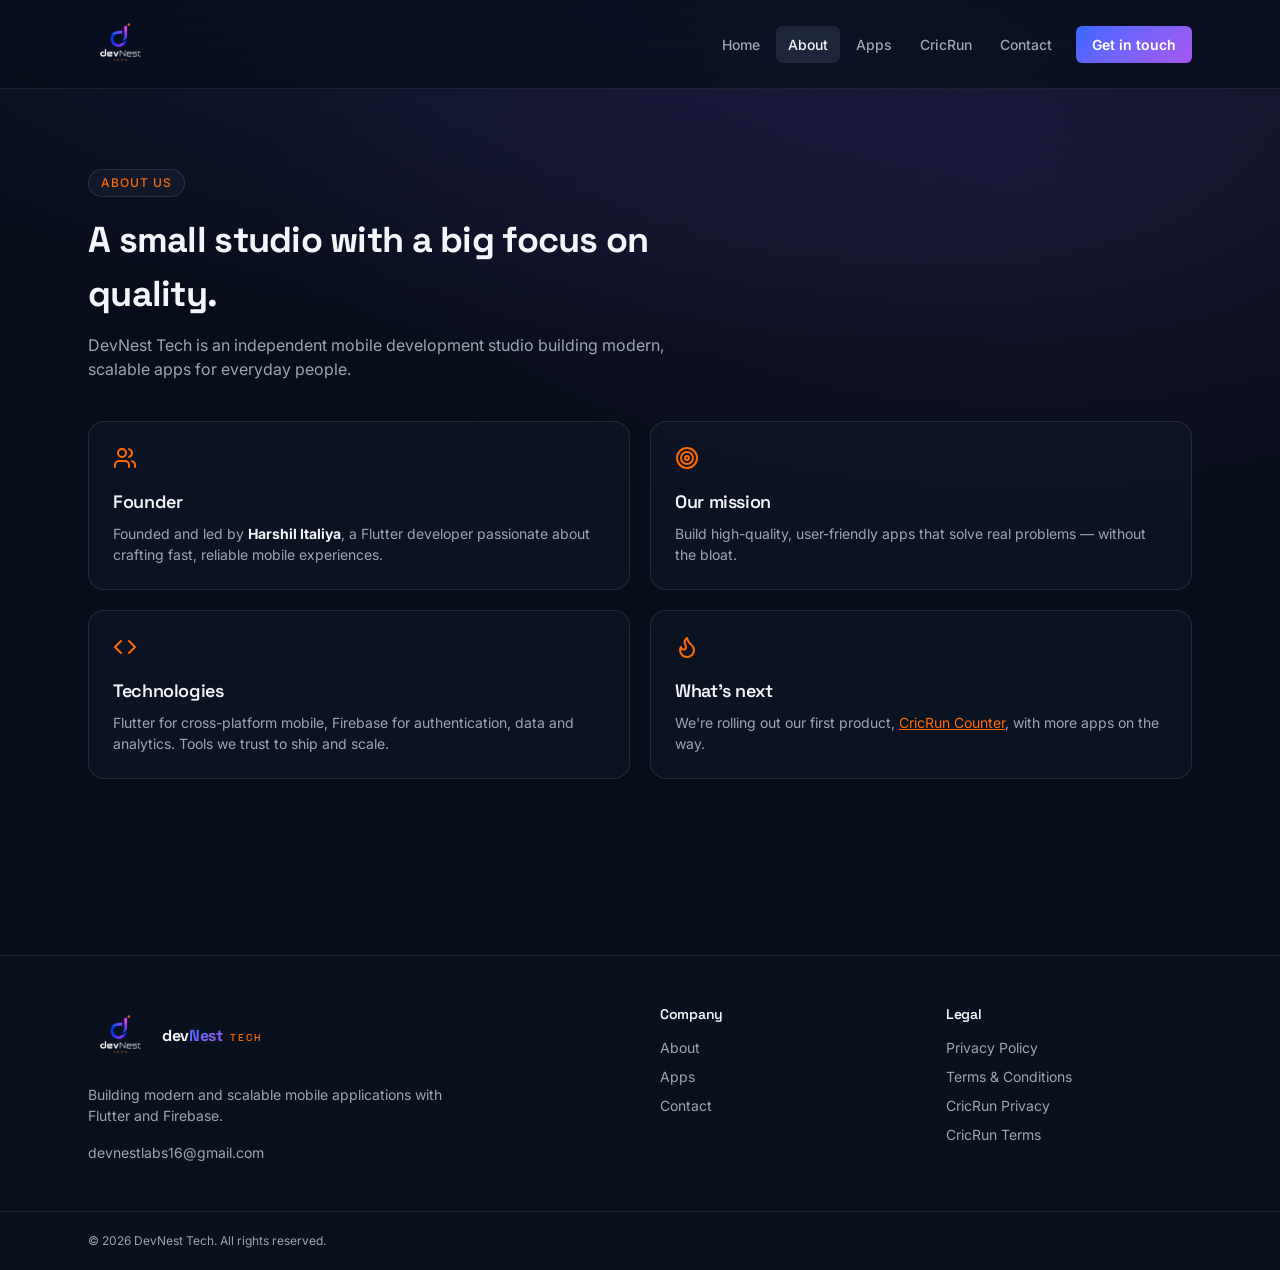
==== about.html @ 981b0563 "first commit" ====
<!doctype html>
<html lang="en">

<head>
  <meta charset="utf-8" />
  <meta name="viewport" content="width=device-width, initial-scale=1" />
  <title>About — DevNest Tech</title>
  <meta name="description"
    content="DevNest Tech is an independent mobile studio founded by Harshil Italiya, focused on Flutter and Firebase apps." />
  <meta name="author" content="DevNest Tech" />
  <meta property="og:site_name" content="DevNest Tech" />
  <meta property="og:type" content="website" />
  <meta property="og:title" content="About — DevNest Tech" />
  <meta property="og:description" content="An independent mobile studio founded by Harshil Italiya." />
  <meta property="og:url" content="/about" />
  <meta name="twitter:card" content="summary" />
  <link rel="canonical" href="/about" />
  <link rel="stylesheet" href="css/style.css" />
</head>

<body>

  <div class="page-shell">
    <!-- ===== Header ===== -->
    <header class="site-header">
      <div class="site-header__inner">
        <a href="index.html" class="brand">
          <img src="images/devnest_logo.png" alt="DevNest Tech" />

        </a>
        <nav class="nav-desktop">
          <a href="index.html" data-href="/" class="nav-link">Home</a>
          <a href="about.html" data-href="/about" class="nav-link is-active">About</a>
          <a href="apps.html" data-href="/apps" class="nav-link">Apps</a>
          <a href="cricrun-counter.html" data-href="/cricrun-counter" class="nav-link">CricRun</a>
          <a href="contact.html" data-href="/contact" class="nav-link">Contact</a>
          <a href="contact.html" class="nav-cta">Get in touch</a>
        </nav>
        <button class="nav-toggle" aria-label="Toggle menu">
          <svg class="icon-lg icon-menu" viewBox="0 0 24 24" fill="none" stroke="currentColor" stroke-width="2"
            stroke-linecap="round" stroke-linejoin="round">
            <line x1="4" y1="12" x2="20" y2="12" />
            <line x1="4" y1="6" x2="20" y2="6" />
            <line x1="4" y1="18" x2="20" y2="18" />
          </svg>
          <svg class="icon-lg icon-close" style="display:none" viewBox="0 0 24 24" fill="none" stroke="currentColor"
            stroke-width="2" stroke-linecap="round" stroke-linejoin="round">
            <line x1="18" y1="6" x2="6" y2="18" />
            <line x1="6" y1="6" x2="18" y2="18" />
          </svg>
        </button>
      </div>
      <div class="nav-mobile">
        <nav class="nav-mobile__inner">
          <a href="index.html" data-href="/" class="nav-link">Home</a>
          <a href="about.html" data-href="/about" class="nav-link is-active">About</a>
          <a href="apps.html" data-href="/apps" class="nav-link">Apps</a>
          <a href="cricrun-counter.html" data-href="/cricrun-counter" class="nav-link">CricRun</a>
          <a href="contact.html" data-href="/contact" class="nav-link">Contact</a>
        </nav>
      </div>
    </header>

    <main>
      <section class="section">
        <div class="section__head">
          <span class="eyebrow">About us</span>
          <h2 class="section__title">A small studio with a big focus on quality.</h2>
          <p class="section__desc">DevNest Tech is an independent mobile development studio building modern, scalable
            apps for everyday people.</p>
        </div>
        <div class="grid-cards cols-2">
          <div class="card about-card">
            <svg class="icon-lg" viewBox="0 0 24 24" fill="none" stroke="currentColor" stroke-width="2"
              stroke-linecap="round" stroke-linejoin="round">
              <path d="M16 21v-2a4 4 0 0 0-4-4H6a4 4 0 0 0-4 4v2" />
              <circle cx="9" cy="7" r="4" />
              <path d="M22 21v-2a4 4 0 0 0-3-3.87" />
              <path d="M16 3.13a4 4 0 0 1 0 7.75" />
            </svg>
            <h3>Founder</h3>
            <p>Founded and led by <strong style="color:var(--foreground)">Harshil Italiya</strong>, a Flutter developer
              passionate about crafting fast, reliable mobile experiences.</p>
          </div>
          <div class="card about-card">
            <svg class="icon-lg" viewBox="0 0 24 24" fill="none" stroke="currentColor" stroke-width="2"
              stroke-linecap="round" stroke-linejoin="round">
              <circle cx="12" cy="12" r="10" />
              <circle cx="12" cy="12" r="6" />
              <circle cx="12" cy="12" r="2" />
            </svg>
            <h3>Our mission</h3>
            <p>Build high-quality, user-friendly apps that solve real problems — without the bloat.</p>
          </div>
          <div class="card about-card">
            <svg class="icon-lg" viewBox="0 0 24 24" fill="none" stroke="currentColor" stroke-width="2"
              stroke-linecap="round" stroke-linejoin="round">
              <polyline points="16 18 22 12 16 6" />
              <polyline points="8 6 2 12 8 18" />
            </svg>
            <h3>Technologies</h3>
            <p>Flutter for cross-platform mobile, Firebase for authentication, data and analytics. Tools we trust to
              ship and scale.</p>
          </div>
          <div class="card about-card">
            <svg class="icon-lg" viewBox="0 0 24 24" fill="none" stroke="currentColor" stroke-width="2"
              stroke-linecap="round" stroke-linejoin="round">
              <path
                d="M8.5 14.5A2.5 2.5 0 0 0 11 12c0-1.38-.5-2-1-3-1.072-2.143-.224-4.054 2-6 .5 2.5 2 4.9 4 6.5 2 1.6 3 3.5 3 5.5a7 7 0 1 1-14 0c0-1.153.433-2.294 1-3a2.5 2.5 0 0 0 2.5 2.5z" />
            </svg>
            <h3>What's next</h3>
            <p>We're rolling out our first product, <a href="cricrun-counter.html" class="link-brand">CricRun
                Counter</a>, with more apps on the way.</p>
          </div>
        </div>
      </section>
    </main>

    <!-- ===== Footer ===== -->
    <footer class="site-footer">
      <div class="site-footer__grid">
        <div class="footer-brand">
          <a href="index.html" class="brand">
            <img src="images/devnest_logo.png" alt="DevNest Tech" />
            <div class="brand__text">
              <span class="brand__name">dev<span class="text-gradient-brand">Nest</span> <span class="brand__tag"
                  style="margin-left:.25rem">Tech</span></span>
            </div>
          </a>
          <p>Building modern and scalable mobile applications with Flutter and Firebase.</p>
          <p><a href="mailto:devnestlabs16@gmail.com">devnestlabs16@gmail.com</a></p>
        </div>
        <div class="footer-col">
          <h4>Company</h4>
          <ul>
            <li><a href="about.html">About</a></li>
            <li><a href="apps.html">Apps</a></li>
            <li><a href="contact.html">Contact</a></li>
          </ul>
        </div>
        <div class="footer-col">
          <h4>Legal</h4>
          <ul>
            <li><a href="privacy.html">Privacy Policy</a></li>
            <li><a href="terms.html">Terms &amp; Conditions</a></li>
            <li><a href="cricrun-counter-privacy.html">CricRun Privacy</a></li>
            <li><a href="cricrun-counter-terms.html">CricRun Terms</a></li>
          </ul>
        </div>
      </div>
      <div class="site-footer__bottom">
        <div class="site-footer__bottom-inner">
          <span id="footer-year">© 2026 DevNest Tech. All rights reserved.</span>
        </div>
      </div>
    </footer>
  </div>

  <script src="js/main.js"></script>
  <script>
    document.getElementById("footer-year").textContent = "© " + new Date().getFullYear() + " DevNest Tech. All rights reserved.";
  </script>
</body>

</html>
---- css/style.css ----
/* ==========================================================================
   DevNest Tech — Static site styles
   Converted from a Tailwind v4 + shadcn/ui React project.
   All design tokens (colors, gradients, shadows, radius) preserved exactly.
   ========================================================================== */

@import url("https://fonts.googleapis.com/css2?family=Inter:wght@400;500;600;700&family=Space+Grotesk:wght@500;600;700&display=swap");

:root {
  --radius: 0.75rem;
  --radius-sm: calc(var(--radius) - 4px);
  --radius-md: calc(var(--radius) - 2px);
  --radius-lg: var(--radius);
  --radius-xl: calc(var(--radius) + 4px);

  /* Dark theme only — premium look */
  --background: oklch(0.16 0.03 265);
  --foreground: oklch(0.97 0.005 250);
  --card: oklch(0.21 0.035 265);
  --card-foreground: oklch(0.97 0.005 250);
  --popover: oklch(0.21 0.035 265);
  --popover-foreground: oklch(0.97 0.005 250);
  --primary: oklch(0.62 0.22 280);
  --primary-foreground: oklch(0.99 0 0);
  --secondary: oklch(0.27 0.04 265);
  --secondary-foreground: oklch(0.97 0.005 250);
  --muted: oklch(0.24 0.035 265);
  --muted-foreground: oklch(0.72 0.02 260);
  --accent: oklch(0.7 0.19 45);
  --accent-foreground: oklch(0.15 0.02 265);
  --destructive: oklch(0.65 0.22 25);
  --destructive-foreground: oklch(0.99 0 0);
  --border: oklch(1 0 0 / 10%);
  --input: oklch(1 0 0 / 12%);
  --ring: oklch(0.62 0.22 280);

  --brand-blue: oklch(0.58 0.24 265);
  --brand-purple: oklch(0.62 0.22 305);
  --brand-orange: oklch(0.7 0.2 45);

  --gradient-brand: linear-gradient(135deg, oklch(0.58 0.24 265), oklch(0.62 0.22 305));
  --gradient-hero: radial-gradient(ellipse at top, oklch(0.62 0.22 280 / 0.25), transparent 60%);
  --shadow-glow: 0 20px 60px -20px oklch(0.62 0.22 280 / 0.5);
  --shadow-card: 0 8px 30px -10px oklch(0 0 0 / 0.5);

  --font-display: "Space Grotesk", system-ui, sans-serif;
  --font-sans: "Inter", system-ui, sans-serif;
}

/* ---------- Reset / base ---------- */
* {
  box-sizing: border-box;
  border-color: var(--border);
}

html {
  scroll-behavior: smooth;
}

body {
  margin: 0;
  min-height: 100vh;
  background-color: var(--background);
  color: var(--foreground);
  font-family: var(--font-sans);
  -webkit-font-smoothing: antialiased;
  background-image:
    radial-gradient(ellipse 80% 50% at 50% -10%, oklch(0.62 0.22 280 / 0.15), transparent),
    radial-gradient(ellipse 60% 40% at 80% 20%, oklch(0.62 0.22 305 / 0.1), transparent);
  background-attachment: fixed;
  line-height: 1.5;
}

h1,
h2,
h3,
h4 {
  font-family: var(--font-display);
  letter-spacing: -0.02em;
  margin: 0;
}

p {
  margin: 0;
}

a {
  color: inherit;
  text-decoration: none;
}

ul,
li {
  margin: 0;
  padding: 0;
  list-style: none;
}

img {
  display: block;
  max-width: 100%;
}

button {
  font-family: inherit;
  cursor: pointer;
}

input,
textarea {
  font-family: inherit;
}

/* ---------- Utility classes ---------- */
.text-gradient-brand {
  background: var(--gradient-brand);
  -webkit-background-clip: text;
  background-clip: text;
  color: transparent;
}

.bg-gradient-brand {
  background: var(--gradient-brand);
}

.shadow-glow {
  box-shadow: var(--shadow-glow);
}

.shadow-card {
  box-shadow: var(--shadow-card);
}

.container {
  margin-left: auto;
  margin-right: auto;
  max-width: 72rem;
  /* 6xl */
  padding-left: 1rem;
  padding-right: 1rem;
}

@media (min-width: 640px) {
  .container {
    padding-left: 1.5rem;
    padding-right: 1.5rem;
  }
}

.eyebrow {
  display: inline-block;
  border-radius: 9999px;
  border: 1px solid var(--border);
  background-color: oklch(0.27 0.04 265 / 0.4);
  padding: 0.25rem 0.75rem;
  font-size: 0.75rem;
  font-weight: 500;
  text-transform: uppercase;
  letter-spacing: 0.08em;
  color: var(--brand-orange);
}

.btn {
  display: inline-flex;
  align-items: center;
  justify-content: center;
  gap: 0.5rem;
  border-radius: 0.5rem;
  padding: 0.75rem 1.25rem;
  font-size: 0.875rem;
  font-weight: 600;
  border: none;
  transition: transform 0.2s ease, background-color 0.2s ease;
  white-space: nowrap;
}

.btn-primary {
  background: var(--gradient-brand);
  color: white;
  box-shadow: var(--shadow-glow);
}

.btn-primary:hover {
  transform: scale(1.03);
}

.btn-secondary {
  border: 1px solid var(--border);
  background-color: oklch(0.27 0.04 265 / 0.4);
  color: var(--foreground);
}

.btn-secondary:hover {
  background-color: var(--secondary);
}

.icon {
  width: 1rem;
  height: 1rem;
  flex-shrink: 0;
  display: inline-block;
  vertical-align: middle;
}

.icon-sm {
  width: 0.875rem;
  height: 0.875rem;
}

.icon-lg {
  width: 1.5rem;
  height: 1.5rem;
}

.check-item {
  display: flex;
  align-items: center;
  gap: 0.5rem;
}

.check-item .icon {
  color: var(--brand-orange);
}

/* ==========================================================================
   Header / Nav
   ========================================================================== */
.site-header {
  position: sticky;
  top: 0;
  z-index: 50;
  border-bottom: 1px solid oklch(1 0 0 / 8%);
  background-color: oklch(0.16 0.03 265 / 0.7);
  backdrop-filter: blur(20px);
}

.site-header__inner {
  margin: 0 auto;
  max-width: 72rem;
  display: flex;
  align-items: center;
  justify-content: space-between;
  padding: 0.75rem 1rem;
}

@media (min-width: 640px) {
  .site-header__inner {
    padding: 0.75rem 1.5rem;
  }
}

.brand {
  display: flex;
  align-items: center;
  gap: 0.625rem;
}

.brand img {
  height: 4rem;
  width: 4rem;
  object-fit: contain;
}

.brand__text {
  display: flex;
  flex-direction: column;
  line-height: 1;
}

.brand__name {
  font-family: var(--font-display);
  font-size: 1rem;
  font-weight: 700;
  letter-spacing: -0.02em;
}

.brand__tag {
  font-size: 0.625rem;
  font-weight: 500;
  text-transform: uppercase;
  letter-spacing: 0.2em;
  color: var(--brand-orange);
}

.nav-desktop {
  display: none;
  align-items: center;
  gap: 0.25rem;
}

@media (min-width: 768px) {
  .nav-desktop {
    display: flex;
  }
}

.nav-link {
  border-radius: 0.375rem;
  padding: 0.5rem 0.75rem;
  font-size: 0.875rem;
  font-weight: 500;
  color: var(--muted-foreground);
  transition: background-color 0.2s ease, color 0.2s ease;
}

.nav-link:hover {
  background-color: var(--secondary);
  color: var(--foreground);
}

.nav-link.is-active {
  background-color: var(--secondary);
  color: var(--foreground);
}

.nav-cta {
  margin-left: 0.5rem;
  border-radius: 0.375rem;
  background: var(--gradient-brand);
  padding: 0.5rem 1rem;
  font-size: 0.875rem;
  font-weight: 600;
  color: white;
  box-shadow: var(--shadow-glow);
  transition: transform 0.2s ease;
}

.nav-cta:hover {
  transform: scale(1.03);
}

.nav-toggle {
  display: inline-flex;
  border-radius: 0.375rem;
  padding: 0.5rem;
  background: transparent;
  border: none;
  color: var(--foreground);
}

@media (min-width: 768px) {
  .nav-toggle {
    display: none;
  }
}

.nav-mobile {
  display: none;
  border-top: 1px solid oklch(1 0 0 / 8%);
}

.nav-mobile.is-open {
  display: block;
}

@media (min-width: 768px) {
  .nav-mobile {
    display: none !important;
  }
}

.nav-mobile__inner {
  margin: 0 auto;
  max-width: 72rem;
  display: flex;
  flex-direction: column;
  padding: 0.75rem 1rem;
}

@media (min-width: 640px) {
  .nav-mobile__inner {
    padding: 0.75rem 1.5rem;
  }
}

.nav-mobile .nav-link {
  padding: 0.625rem 0.75rem;
}

/* ==========================================================================
   Hero / generic sections
   ========================================================================== */
.hero {
  position: relative;
  overflow: hidden;
}

.hero__bg {
  pointer-events: none;
  position: absolute;
  inset: 0;
  z-index: -1;
  background: var(--gradient-hero);
}

.hero__inner {
  margin: 0 auto;
  max-width: 72rem;
  padding: 5rem 1rem 6rem;
}

@media (min-width: 640px) {
  .hero__inner {
    padding: 7rem 1.5rem 8rem;
  }
}

.hero__grid {
  display: grid;
  align-items: center;
  gap: 3rem;
}

@media (min-width: 768px) {
  .hero__grid {
    grid-template-columns: 1.1fr 0.9fr;
  }
}

.hero h1 {
  margin-top: 1.25rem;
  font-size: 2.25rem;
  font-weight: 700;
  line-height: 1.05;
  letter-spacing: -0.02em;
}

@media (min-width: 640px) {
  .hero h1 {
    font-size: 3.75rem;
  }
}

.hero p.lede {
  margin-top: 1.25rem;
  max-width: 36rem;
  color: var(--muted-foreground);
  font-size: 1rem;
}

@media (min-width: 640px) {
  .hero p.lede {
    font-size: 1.125rem;
  }
}

.hero__actions {
  margin-top: 2rem;
  display: flex;
  flex-wrap: wrap;
  gap: 0.75rem;
}

.hero__checks {
  margin-top: 2.5rem;
  display: flex;
  flex-wrap: wrap;
  gap: 1.5rem;
  font-size: 0.875rem;
  color: var(--muted-foreground);
}

.hero__art {
  position: relative;
  margin: 0 auto;
  width: 100%;
  max-width: 24rem;
}

.hero__art-glow {
  position: absolute;
  inset: 0;
  z-index: -1;
  border-radius: 2rem;
  background: var(--gradient-brand);
  filter: blur(64px);
  opacity: 0.3;
}

.hero__art-card {
  border-radius: 2rem;
  border: 1px solid var(--border);
  background-color: oklch(0.21 0.035 265 / 0.6);
  padding: 2.5rem;
  backdrop-filter: blur(12px);
  box-shadow: var(--shadow-card);
}

.hero__art-card img {
  margin: 0 auto;
  height: 14rem;
  width: 14rem;
  object-fit: contain;
}

/* Section */
.section {
  margin: 0 auto;
  max-width: 72rem;
  padding: 4rem 1rem;
}

@media (min-width: 640px) {
  .section {
    padding: 5rem 1.5rem;
  }
}

.section__head {
  margin-bottom: 2.5rem;
  max-width: 36rem;
}

.section__title {
  margin-top: 1rem;
  font-size: 1.875rem;
  font-weight: 700;
  letter-spacing: -0.02em;
}

@media (min-width: 640px) {
  .section__title {
    font-size: 2.25rem;
  }
}

.section__desc {
  margin-top: 0.75rem;
  color: var(--muted-foreground);
}

/* Grids */
.grid-cards {
  display: grid;
  gap: 1.25rem;
}

.grid-cards.cols-2 {
  grid-template-columns: 1fr;
}

.grid-cards.cols-3 {
  grid-template-columns: 1fr;
}

@media (min-width: 640px) {

  .grid-cards.cols-2,
  .grid-cards.cols-3 {
    grid-template-columns: repeat(2, 1fr);
  }
}

@media (min-width: 1024px) {
  .grid-cards.cols-3 {
    grid-template-columns: repeat(3, 1fr);
  }
}

/* Card */
.card {
  border-radius: 1rem;
  border: 1px solid var(--border);
  background-color: oklch(0.21 0.035 265 / 0.6);
  padding: 1.5rem;
  transition: border-color 0.2s ease;
}

.card:hover {
  border-color: oklch(0.62 0.22 305 / 0.5);
}

.card__icon {
  display: inline-flex;
  height: 2.75rem;
  width: 2.75rem;
  align-items: center;
  justify-content: center;
  border-radius: 0.75rem;
  background: var(--gradient-brand);
  color: white;
}

.card__title {
  margin-top: 1rem;
  font-size: 1.125rem;
  font-weight: 600;
}

.card__desc {
  margin-top: 0.5rem;
  font-size: 0.875rem;
  color: var(--muted-foreground);
}

/* Featured app section (home) */
.feature-panel {
  display: grid;
  align-items: center;
  gap: 2rem;
  border-radius: 1.5rem;
  border: 1px solid var(--border);
  background-color: oklch(0.21 0.035 265 / 0.6);
  padding: 2rem;
}

@media (min-width: 640px) {
  .feature-panel {
    padding: 3rem;
  }
}

@media (min-width: 768px) {
  .feature-panel {
    grid-template-columns: 1.1fr 0.9fr;
  }
}

.badge-pill {
  display: inline-flex;
  align-items: center;
  gap: 0.5rem;
  border-radius: 9999px;
  background-color: oklch(0.7 0.2 45 / 0.15);
  padding: 0.25rem 0.75rem;
  font-size: 0.75rem;
  font-weight: 600;
  color: var(--brand-orange);
}

.feature-panel h3 {
  margin-top: 1rem;
  font-size: 1.5rem;
  font-weight: 700;
}

@media (min-width: 640px) {
  .feature-panel h3 {
    font-size: 1.875rem;
  }
}

.feature-panel p.desc {
  margin-top: 0.75rem;
  color: var(--muted-foreground);
}

.feature-panel ul {
  margin-top: 1.25rem;
  display: flex;
  flex-direction: column;
  gap: 0.5rem;
  font-size: 0.875rem;
  color: var(--muted-foreground);
}

.feature-panel .btn {
  margin-top: 1.5rem;
}

.phone-mock {
  position: relative;
  margin: 0 auto;
  aspect-ratio: 9 / 16;
  width: 100%;
  max-width: 16.25rem;
  overflow: hidden;
  border-radius: 2rem;
  border: 1px solid var(--border);
  background-color: var(--background);
}

.phone-mock__tint {
  position: absolute;
  inset: 0;
  background: var(--gradient-brand);
  opacity: 0.1;
}

.phone-mock__content {
  position: relative;
  display: flex;
  height: 100%;
  flex-direction: column;
  align-items: center;
  justify-content: center;
  gap: 0.75rem;
  padding: 1.5rem;
  text-align: center;
}

.phone-mock__title {
  font-family: var(--font-display);
  font-size: 1.25rem;
  font-weight: 700;
}

.phone-mock__sub {
  font-size: 0.75rem;
  text-transform: uppercase;
  letter-spacing: 0.3em;
  color: var(--muted-foreground);
}

.phone-mock__stats {
  margin-top: 1rem;
  display: grid;
  width: 100%;
  grid-template-columns: repeat(2, 1fr);
  gap: 0.5rem;
  text-align: left;
}

.stat-box {
  border-radius: 0.5rem;
  background-color: oklch(0.27 0.04 265 / 0.6);
  padding: 0.5rem;
}

.stat-box.span-2 {
  grid-column: span 2 / span 2;
}

.stat-box__label {
  font-size: 0.625rem;
  text-transform: uppercase;
  color: var(--muted-foreground);
}

.stat-box__value {
  font-size: 1.125rem;
  font-weight: 700;
}

/* Testimonials */
.testimonial {
  border-radius: 1rem;
  border: 1px solid var(--border);
  background-color: oklch(0.21 0.035 265 / 0.6);
  padding: 1.5rem;
}

.testimonial blockquote {
  color: var(--foreground);
}

.testimonial figcaption {
  margin-top: 1rem;
  font-size: 0.875rem;
  color: var(--muted-foreground);
}

/* CTA banner */
.cta-banner {
  overflow: hidden;
  border-radius: 1.5rem;
  border: 1px solid var(--border);
  background: var(--gradient-brand);
  padding: 2.5rem;
  text-align: center;
  box-shadow: var(--shadow-glow);
}

@media (min-width: 640px) {
  .cta-banner {
    padding: 3.5rem;
  }
}

.cta-banner h2 {
  font-size: 1.875rem;
  font-weight: 700;
  color: white;
}

@media (min-width: 640px) {
  .cta-banner h2 {
    font-size: 2.25rem;
  }
}

.cta-banner p {
  margin: 0.75rem auto 0;
  max-width: 36rem;
  color: oklch(1 0 0 / 0.85);
}

.cta-banner .btn {
  margin-top: 1.5rem;
  background-color: var(--background);
  color: var(--foreground);
  box-shadow: none;
}

.cta-banner .btn:hover {
  background-color: var(--card);
}

/* ==========================================================================
   Apps grid page
   ========================================================================== */
.app-card {
  position: relative;
  overflow: hidden;
  display: block;
  border-radius: 1rem;
  border: 1px solid var(--border);
  background-color: oklch(0.21 0.035 265 / 0.6);
  padding: 1.5rem;
  transition: border-color 0.2s ease;
}

.app-card:hover {
  border-color: oklch(0.62 0.22 305 / 0.6);
}

.app-card:hover .app-card__arrow {
  transform: translateX(0.25rem);
}

.app-card__glow {
  position: absolute;
  right: -3rem;
  top: -3rem;
  height: 10rem;
  width: 10rem;
  border-radius: 9999px;
  background: var(--gradient-brand);
  opacity: 0.2;
  filter: blur(40px);
}

.app-card__top {
  position: relative;
  display: flex;
  align-items: center;
  justify-content: space-between;
}

.app-card__arrow {
  color: var(--muted-foreground);
  transition: transform 0.2s ease;
}

.app-card h3 {
  position: relative;
  margin-top: 1.25rem;
  font-size: 1.5rem;
  font-weight: 700;
}

.app-card p {
  position: relative;
  margin-top: 0.5rem;
  font-size: 0.875rem;
  color: var(--muted-foreground);
}

.app-card--soon {
  display: flex;
  flex-direction: column;
  justify-content: center;
  border-radius: 1rem;
  border: 1px dashed var(--border);
  background-color: oklch(0.21 0.035 265 / 0.3);
  padding: 1.5rem;
  text-align: center;
}

.app-card--soon p:first-child {
  font-size: 0.875rem;
  font-weight: 600;
  color: var(--foreground);
}

.app-card--soon p:last-child {
  margin-top: 0.25rem;
  font-size: 0.875rem;
  color: var(--muted-foreground);
}

/* ==========================================================================
   About page
   ========================================================================== */
.about-card svg {
  color: var(--brand-orange);
}

.about-card h3 {
  margin-top: 0.75rem;
  font-size: 1.125rem;
  font-weight: 600;
}

.about-card p {
  margin-top: 0.5rem;
  font-size: 0.875rem;
  color: var(--muted-foreground);
}

.link-brand {
  color: var(--brand-orange);
  text-decoration: underline;
}

/* ==========================================================================
   Contact page
   ========================================================================== */
.contact-hero {
  margin: 0 auto;
  max-width: 72rem;
  padding: 4rem 1rem;
}

@media (min-width: 640px) {
  .contact-hero {
    padding: 5rem 1.5rem;
  }
}

.contact-hero__copy {
  max-width: 36rem;
}

.contact-hero h1 {
  margin-top: 1rem;
  font-size: 2.25rem;
  font-weight: 700;
}

@media (min-width: 640px) {
  .contact-hero h1 {
    font-size: 3rem;
  }
}

.contact-hero p {
  margin-top: 0.75rem;
  color: var(--muted-foreground);
}

.contact-grid {
  margin-top: 2.5rem;
  display: grid;
  gap: 2rem;
}

@media (min-width: 768px) {
  .contact-grid {
    grid-template-columns: 1fr 1.2fr;
  }
}

.contact-cards {
  display: flex;
  flex-direction: column;
  gap: 1rem;
}

.contact-card {
  display: flex;
  gap: 1rem;
  border-radius: 1rem;
  border: 1px solid var(--border);
  background-color: oklch(0.21 0.035 265 / 0.6);
  padding: 1.25rem;
  transition: border-color 0.2s ease;
}

.contact-card:hover {
  border-color: oklch(0.62 0.22 305 / 0.5);
}

.contact-card svg {
  flex-shrink: 0;
  color: var(--brand-orange);
}

.contact-card__label {
  font-size: 0.75rem;
  text-transform: uppercase;
  letter-spacing: 0.05em;
  color: var(--muted-foreground);
}

.contact-card__value {
  font-size: 0.875rem;
  font-weight: 500;
  overflow: hidden;
  text-overflow: ellipsis;
  white-space: nowrap;
}

.contact-form {
  border-radius: 1rem;
  border: 1px solid var(--border);
  background-color: oklch(0.21 0.035 265 / 0.6);
  padding: 1.5rem;
}

@media (min-width: 640px) {
  .contact-form {
    padding: 2rem;
  }
}

.form-stack {
  display: flex;
  flex-direction: column;
  gap: 1rem;
}

.form-field label {
  font-size: 0.875rem;
  font-weight: 500;
}

.form-field input,
.form-field textarea {
  margin-top: 0.375rem;
  width: 100%;
  border-radius: 0.5rem;
  border: 1px solid var(--border);
  background-color: oklch(0.16 0.03 265 / 0.6);
  padding: 0.625rem 0.75rem;
  font-size: 0.875rem;
  color: var(--foreground);
  outline: none;
}

.form-field input::placeholder,
.form-field textarea::placeholder {
  color: oklch(0.72 0.02 260 / 0.6);
}

.form-field input:focus,
.form-field textarea:focus {
  border-color: var(--brand-purple);
  box-shadow: 0 0 0 2px oklch(0.62 0.22 305 / 0.3);
}

.form-submit {
  width: 100%;
}

.form-status {
  text-align: center;
  font-size: 0.875rem;
  color: var(--muted-foreground);
}

/* ==========================================================================
   CricRun Counter page
   ========================================================================== */
.cricrun-hero__inner {
  padding-bottom: 3rem;
}

@media (min-width: 640px) {
  .cricrun-hero__inner {
    padding-top: 6rem;
  }
}

.cricrun-hero__grid {
  display: grid;
  align-items: center;
  gap: 2.5rem;
}

@media (min-width: 768px) {
  .cricrun-hero__grid {
    grid-template-columns: 1.1fr 0.9fr;
  }
}

.cricrun-hero h1 {
  margin-top: 1.25rem;
  font-size: 2.25rem;
  font-weight: 700;
  line-height: 1.1;
}

@media (min-width: 640px) {
  .cricrun-hero h1 {
    font-size: 3.75rem;
  }
}

.cricrun-phone {
  position: relative;
  margin: 0 auto;
  aspect-ratio: 9 / 16;
  width: 100%;
  max-width: 17.5rem;
  overflow: hidden;
  border-radius: 2rem;
  border: 1px solid var(--border);
  background-color: var(--background);
  box-shadow: var(--shadow-card);
}

.cricrun-phone__tint {
  position: absolute;
  inset: 0;
  background: var(--gradient-brand);
  opacity: 0.1;
}

.cricrun-phone__content {
  position: relative;
  display: flex;
  height: 100%;
  flex-direction: column;
  gap: 0.75rem;
  padding: 1.25rem;
}

.cricrun-phone__title {
  text-align: center;
  font-family: var(--font-display);
  font-size: 1.25rem;
  font-weight: 700;
}

.cricrun-phone__stats {
  display: grid;
  grid-template-columns: repeat(2, 1fr);
  gap: 0.5rem;
}

.cricrun-phone__pad {
  margin-top: auto;
  display: grid;
  grid-template-columns: repeat(3, 1fr);
  gap: 0.5rem;
  font-size: 0.75rem;
  font-weight: 700;
}

.pad-btn {
  border-radius: 0.5rem;
  background-color: oklch(0.27 0.04 265 / 0.6);
  padding: 0.75rem 0;
  text-align: center;
}

.preview-img-wrap {
  display: flex;
  justify-content: center;
}

.preview-img {
  width: 100%;
  max-width: 20rem;
  border-radius: 1rem;
  border: 1px solid var(--border);
  box-shadow: var(--shadow-card);
}

.legal-panel {
  border-radius: 1.5rem;
  border: 1px solid var(--border);
  background-color: oklch(0.21 0.035 265 / 0.6);
  padding: 2rem;
}

@media (min-width: 640px) {
  .legal-panel {
    padding: 2.5rem;
  }
}

.legal-panel h3 {
  font-size: 1.5rem;
  font-weight: 700;
}

.legal-panel>p {
  margin-top: 0.5rem;
  font-size: 0.875rem;
  color: var(--muted-foreground);
}

.legal-panel__links {
  margin-top: 1.25rem;
  display: flex;
  flex-wrap: wrap;
  gap: 0.75rem;
}

.legal-panel__links a {
  border-radius: 0.5rem;
  border: 1px solid var(--border);
  background-color: oklch(0.27 0.04 265 / 0.4);
  padding: 0.5rem 1rem;
  font-size: 0.875rem;
  font-weight: 600;
  transition: background-color 0.2s ease;
}

.legal-panel__links a:hover {
  background-color: var(--secondary);
}

.legal-panel ul {
  margin-top: 1.5rem;
  display: flex;
  flex-direction: column;
  gap: 0.5rem;
  font-size: 0.875rem;
  color: var(--muted-foreground);
}

/* ==========================================================================
   Legal pages (Privacy / Terms)
   ========================================================================== */
.legal-page {
  margin: 0 auto;
  max-width: 48rem;
  padding: 4rem 1rem;
}

@media (min-width: 640px) {
  .legal-page {
    padding: 5rem 1.5rem;
  }
}

.legal-page h1 {
  margin-top: 1rem;
  font-size: 2.25rem;
  font-weight: 700;
}

@media (min-width: 640px) {
  .legal-page h1 {
    font-size: 3rem;
  }
}

.legal-page__updated {
  margin-top: 0.5rem;
  font-size: 0.875rem;
  color: var(--muted-foreground);
}

.legal-page__body {
  margin-top: 2.5rem;
  display: flex;
  flex-direction: column;
  gap: 1.5rem;
  font-size: 0.9375rem;
  line-height: 1.7;
  color: var(--muted-foreground);
}

.legal-page__body h2 {
  margin-top: 1rem;
  font-size: 1.25rem;
  font-weight: 600;
  color: var(--foreground);
}

.legal-page__body a {
  color: var(--brand-orange);
  text-decoration: underline;
}

.legal-page__body strong {
  color: var(--foreground);
}

.legal-page__body ul {
  list-style: disc;
  padding-left: 1.5rem;
  display: flex;
  flex-direction: column;
  gap: 0.25rem;
}

.legal-page__body li {
  display: list-item;
}

/* ==========================================================================
   404 page
   ========================================================================== */
.error-page {
  display: flex;
  min-height: 100vh;
  align-items: center;
  justify-content: center;
  padding: 0 1rem;
}

.error-page__inner {
  max-width: 28rem;
  text-align: center;
}

.error-page__inner h1 {
  font-size: 4.5rem;
  font-weight: 700;
}

.error-page__inner h2 {
  margin-top: 1rem;
  font-size: 1.25rem;
  font-weight: 600;
}

.error-page__inner p {
  margin-top: 0.5rem;
  font-size: 0.875rem;
  color: var(--muted-foreground);
}

.error-page__inner .btn {
  margin-top: 1.5rem;
}

/* ==========================================================================
   Footer
   ========================================================================== */
.site-footer {
  margin-top: 6rem;
  border-top: 1px solid oklch(1 0 0 / 8%);
  background-color: oklch(0.21 0.035 265 / 0.3);
}

.site-footer__grid {
  margin: 0 auto;
  max-width: 72rem;
  display: grid;
  gap: 2.5rem;
  padding: 3rem 1rem;
}

@media (min-width: 640px) {
  .site-footer__grid {
    padding: 3rem 1.5rem;
  }
}

@media (min-width: 768px) {
  .site-footer__grid {
    grid-template-columns: repeat(4, 1fr);
  }
}

.footer-brand {
  grid-column: span 1 / span 1;
}

@media (min-width: 768px) {
  .footer-brand {
    grid-column: span 2 / span 2;
  }
}

.footer-brand .brand {
  margin-bottom: 0;
}

.footer-brand p {
  margin-top: 1rem;
  max-width: 24rem;
  font-size: 0.875rem;
  color: var(--muted-foreground);
}

.footer-brand p a:hover {
  color: var(--foreground);
}

.footer-col h4 {
  font-size: 0.875rem;
  font-weight: 600;
}

.footer-col ul {
  margin-top: 0.75rem;
  display: flex;
  flex-direction: column;
  gap: 0.5rem;
  font-size: 0.875rem;
  color: var(--muted-foreground);
}

.footer-col ul a:hover {
  color: var(--foreground);
}

.site-footer__bottom {
  border-top: 1px solid oklch(1 0 0 / 8%);
}

.site-footer__bottom-inner {
  margin: 0 auto;
  max-width: 72rem;
  padding: 1.25rem 1rem;
  font-size: 0.75rem;
  color: var(--muted-foreground);
}

@media (min-width: 640px) {
  .site-footer__bottom-inner {
    padding: 1.25rem 1.5rem;
  }
}
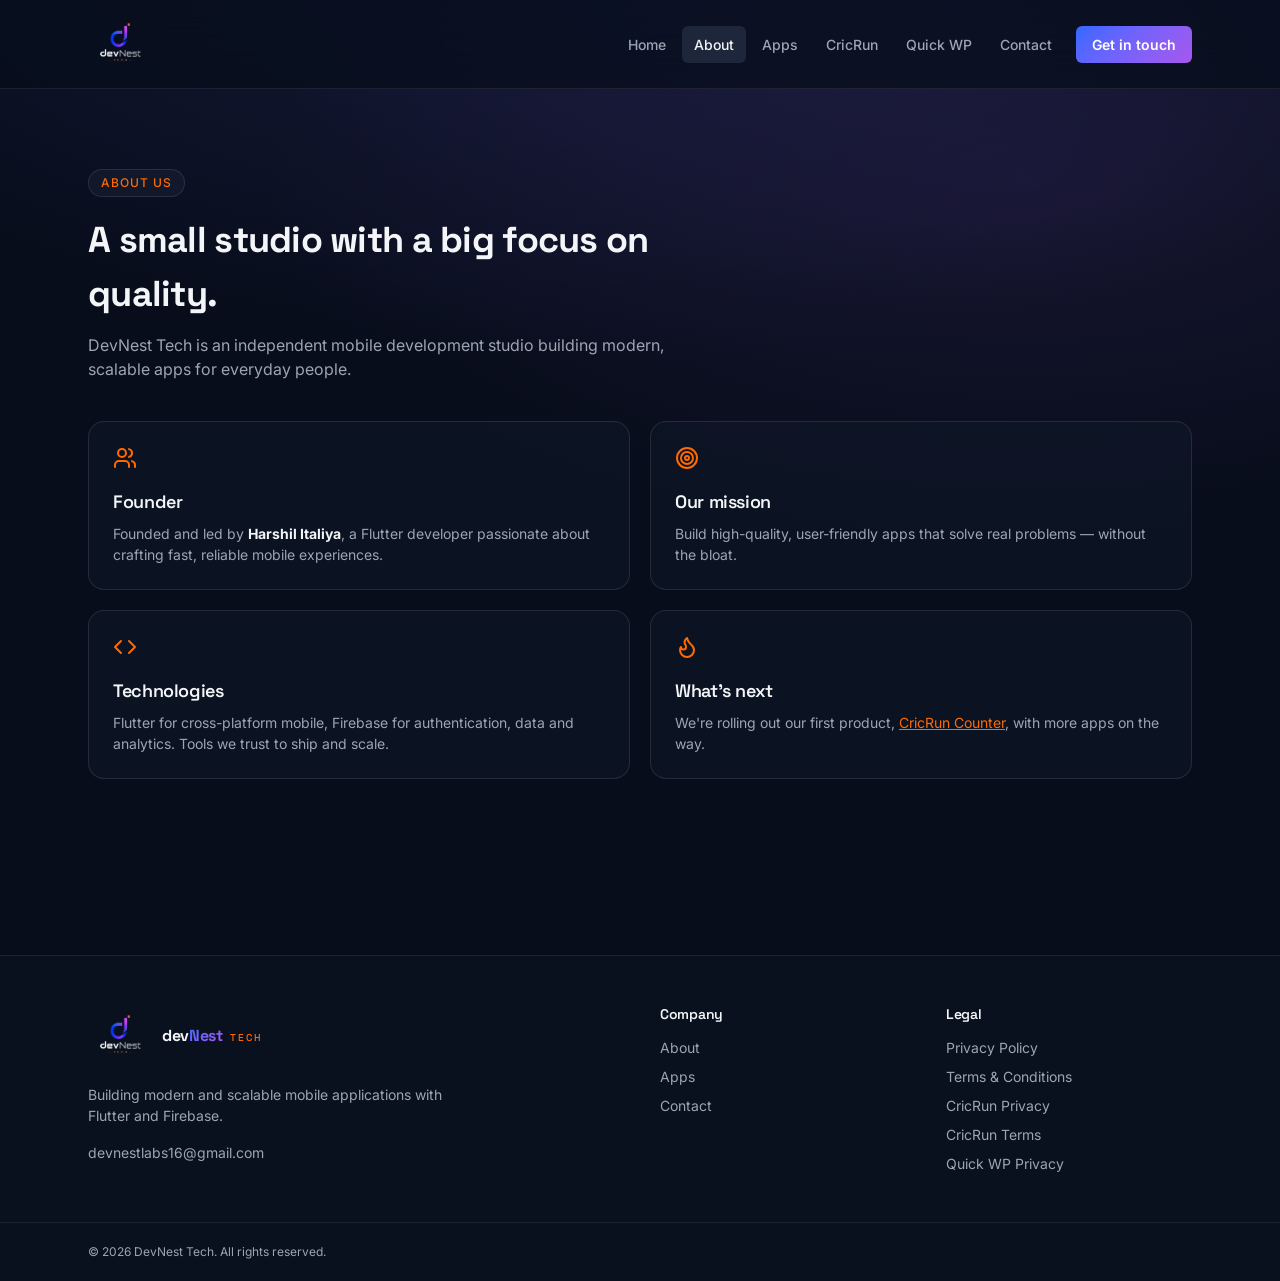
==== commit 311d390c: "quick wp integration complete" ====
--- a/about.html
+++ b/about.html
@@ -33,6 +33,7 @@
           <a href="about.html" data-href="/about" class="nav-link is-active">About</a>
           <a href="apps.html" data-href="/apps" class="nav-link">Apps</a>
           <a href="cricrun-counter.html" data-href="/cricrun-counter" class="nav-link">CricRun</a>
+          <a href="quick-wp.html" data-href="/quick-wp" class="nav-link">Quick WP</a>
           <a href="contact.html" data-href="/contact" class="nav-link">Contact</a>
           <a href="contact.html" class="nav-cta">Get in touch</a>
         </nav>
@@ -56,6 +57,7 @@
           <a href="about.html" data-href="/about" class="nav-link is-active">About</a>
           <a href="apps.html" data-href="/apps" class="nav-link">Apps</a>
           <a href="cricrun-counter.html" data-href="/cricrun-counter" class="nav-link">CricRun</a>
+          <a href="quick-wp.html" data-href="/quick-wp" class="nav-link">Quick WP</a>
           <a href="contact.html" data-href="/contact" class="nav-link">Contact</a>
         </nav>
       </div>
@@ -145,6 +147,7 @@
             <li><a href="terms.html">Terms &amp; Conditions</a></li>
             <li><a href="cricrun-counter-privacy.html">CricRun Privacy</a></li>
             <li><a href="cricrun-counter-terms.html">CricRun Terms</a></li>
+            <li><a href="quick-wp-privacy.html">Quick WP Privacy</a></li>
           </ul>
         </div>
       </div>
--- a/css/style.css
+++ b/css/style.css
@@ -1158,6 +1158,110 @@
   box-shadow: var(--shadow-card);
 }
 
+/* ==========================================================================
+   Screenshot gallery (real app screenshots in device frames)
+   ========================================================================== */
+.screenshot-gallery {
+  display: flex;
+  flex-wrap: wrap;
+  justify-content: center;
+  align-items: flex-end;
+  gap: 2rem 2.5rem;
+}
+
+.screenshot-item {
+  display: flex;
+  flex-direction: column;
+  align-items: center;
+  gap: 1.25rem;
+  width: 100%;
+  max-width: 15.5rem;
+}
+
+@media (min-width: 640px) {
+  .screenshot-item:first-child {
+    margin-bottom: 2rem;
+  }
+}
+
+.screenshot-frame {
+  position: relative;
+  width: 100%;
+  aspect-ratio: 9 / 19.5;
+  border-radius: 2.25rem;
+  padding: 0.55rem;
+  background: linear-gradient(160deg, oklch(0.32 0.05 265), oklch(0.16 0.03 265));
+  border: 1px solid var(--border);
+  box-shadow: var(--shadow-card);
+  transition: transform 0.25s ease;
+}
+
+.screenshot-frame:hover {
+  transform: translateY(-0.375rem);
+}
+
+.screenshot-frame__notch {
+  position: absolute;
+  top: 0.55rem;
+  left: 50%;
+  transform: translateX(-50%);
+  width: 34%;
+  height: 1.1rem;
+  border-radius: 0 0 0.9rem 0.9rem;
+  background: oklch(0.13 0.02 265);
+  z-index: 2;
+}
+
+.screenshot-frame__screen {
+  position: relative;
+  height: 100%;
+  width: 100%;
+  overflow: hidden;
+  border-radius: 1.75rem;
+  border: 1px solid oklch(0.4 0.02 265 / 0.4);
+  background-color: var(--background);
+}
+
+.screenshot-frame__screen img {
+  display: block;
+  width: 100%;
+  height: 100%;
+  object-fit: cover;
+  object-position: top center;
+}
+
+.screenshot-caption {
+  text-align: center;
+}
+
+.screenshot-caption__title {
+  font-size: 0.9375rem;
+  font-weight: 600;
+}
+
+.screenshot-caption__desc {
+  margin-top: 0.15rem;
+  font-size: 0.8125rem;
+  color: var(--muted-foreground);
+}
+
+.app-card__shots {
+  position: relative;
+  margin-top: 1.25rem;
+  display: flex;
+  gap: 0.5rem;
+}
+
+.app-card__shots img {
+  height: 6.5rem;
+  width: auto;
+  flex: 1;
+  border-radius: 0.625rem;
+  border: 1px solid var(--border);
+  object-fit: cover;
+  object-position: top center;
+}
+
 .legal-panel {
   border-radius: 1.5rem;
   border: 1px solid var(--border);
@@ -1408,4 +1512,156 @@
   .site-footer__bottom-inner {
     padding: 1.25rem 1.5rem;
   }
+}
+
+/* ==========================================================================
+   Quick WP page
+   ========================================================================== */
+.quickwp-hero__inner {
+  padding-bottom: 3rem;
+}
+
+@media (min-width: 640px) {
+  .quickwp-hero__inner {
+    padding-top: 6rem;
+  }
+}
+
+.quickwp-hero__grid {
+  display: grid;
+  align-items: center;
+  gap: 2.5rem;
+}
+
+@media (min-width: 768px) {
+  .quickwp-hero__grid {
+    grid-template-columns: 1.1fr 0.9fr;
+  }
+}
+
+.quickwp-hero h1 {
+  margin-top: 1.25rem;
+  font-size: 2.25rem;
+  font-weight: 700;
+  line-height: 1.1;
+}
+
+@media (min-width: 640px) {
+  .quickwp-hero h1 {
+    font-size: 3.75rem;
+  }
+}
+
+.quickwp-phone {
+  position: relative;
+  margin: 0 auto;
+  aspect-ratio: 9 / 16;
+  width: 100%;
+  max-width: 17.5rem;
+  overflow: hidden;
+  border-radius: 2rem;
+  border: 1px solid var(--border);
+  background-color: var(--background);
+  box-shadow: var(--shadow-card);
+}
+
+.quickwp-phone__tint {
+  position: absolute;
+  inset: 0;
+  background: linear-gradient(160deg, oklch(0.64 0.15 165), oklch(0.58 0.19 235));
+  opacity: 0.14;
+}
+
+.quickwp-phone__content {
+  position: relative;
+  display: flex;
+  height: 100%;
+  flex-direction: column;
+  align-items: center;
+  gap: 1.1rem;
+  padding: 2rem 1.25rem 1.5rem;
+  text-align: center;
+}
+
+.quickwp-phone__icon {
+  width: 3.5rem;
+  height: 3.5rem;
+  border-radius: 1rem;
+  overflow: hidden;
+  box-shadow: var(--shadow-card);
+}
+
+.quickwp-phone__icon img {
+  display: block;
+  width: 100%;
+  height: 100%;
+  object-fit: cover;
+}
+
+.quickwp-phone__title {
+  font-family: var(--font-display);
+  font-size: 1.15rem;
+  font-weight: 700;
+}
+
+.quickwp-phone__sub {
+  margin-top: -0.85rem;
+  font-size: 0.75rem;
+  color: var(--muted-foreground);
+}
+
+.quickwp-phone__field {
+  width: 100%;
+  border-radius: 0.75rem;
+  border: 1px solid var(--border);
+  background-color: oklch(0.27 0.04 265 / 0.6);
+  padding: 0.65rem 0.9rem;
+  font-size: 0.8125rem;
+  text-align: left;
+  color: var(--muted-foreground);
+}
+
+.quickwp-phone__chips {
+  display: flex;
+  flex-wrap: wrap;
+  justify-content: center;
+  gap: 0.4rem;
+}
+
+.quickwp-phone__chip {
+  border-radius: 9999px;
+  border: 1px solid var(--border);
+  background-color: oklch(0.27 0.04 265 / 0.6);
+  padding: 0.35rem 0.7rem;
+  font-size: 0.6875rem;
+  font-weight: 600;
+  color: var(--muted-foreground);
+}
+
+.quickwp-phone__cta {
+  margin-top: auto;
+  display: flex;
+  width: 100%;
+  align-items: center;
+  justify-content: center;
+  gap: 0.4rem;
+  border-radius: 0.75rem;
+  background: linear-gradient(135deg, oklch(0.64 0.15 165), oklch(0.56 0.17 175));
+  padding: 0.8rem;
+  font-size: 0.8125rem;
+  font-weight: 700;
+  color: white;
+}
+
+.step-num {
+  display: flex;
+  height: 2.25rem;
+  width: 2.25rem;
+  align-items: center;
+  justify-content: center;
+  border-radius: 9999px;
+  background: var(--gradient-brand);
+  font-size: 0.9375rem;
+  font-weight: 700;
+  color: var(--primary-foreground);
 }
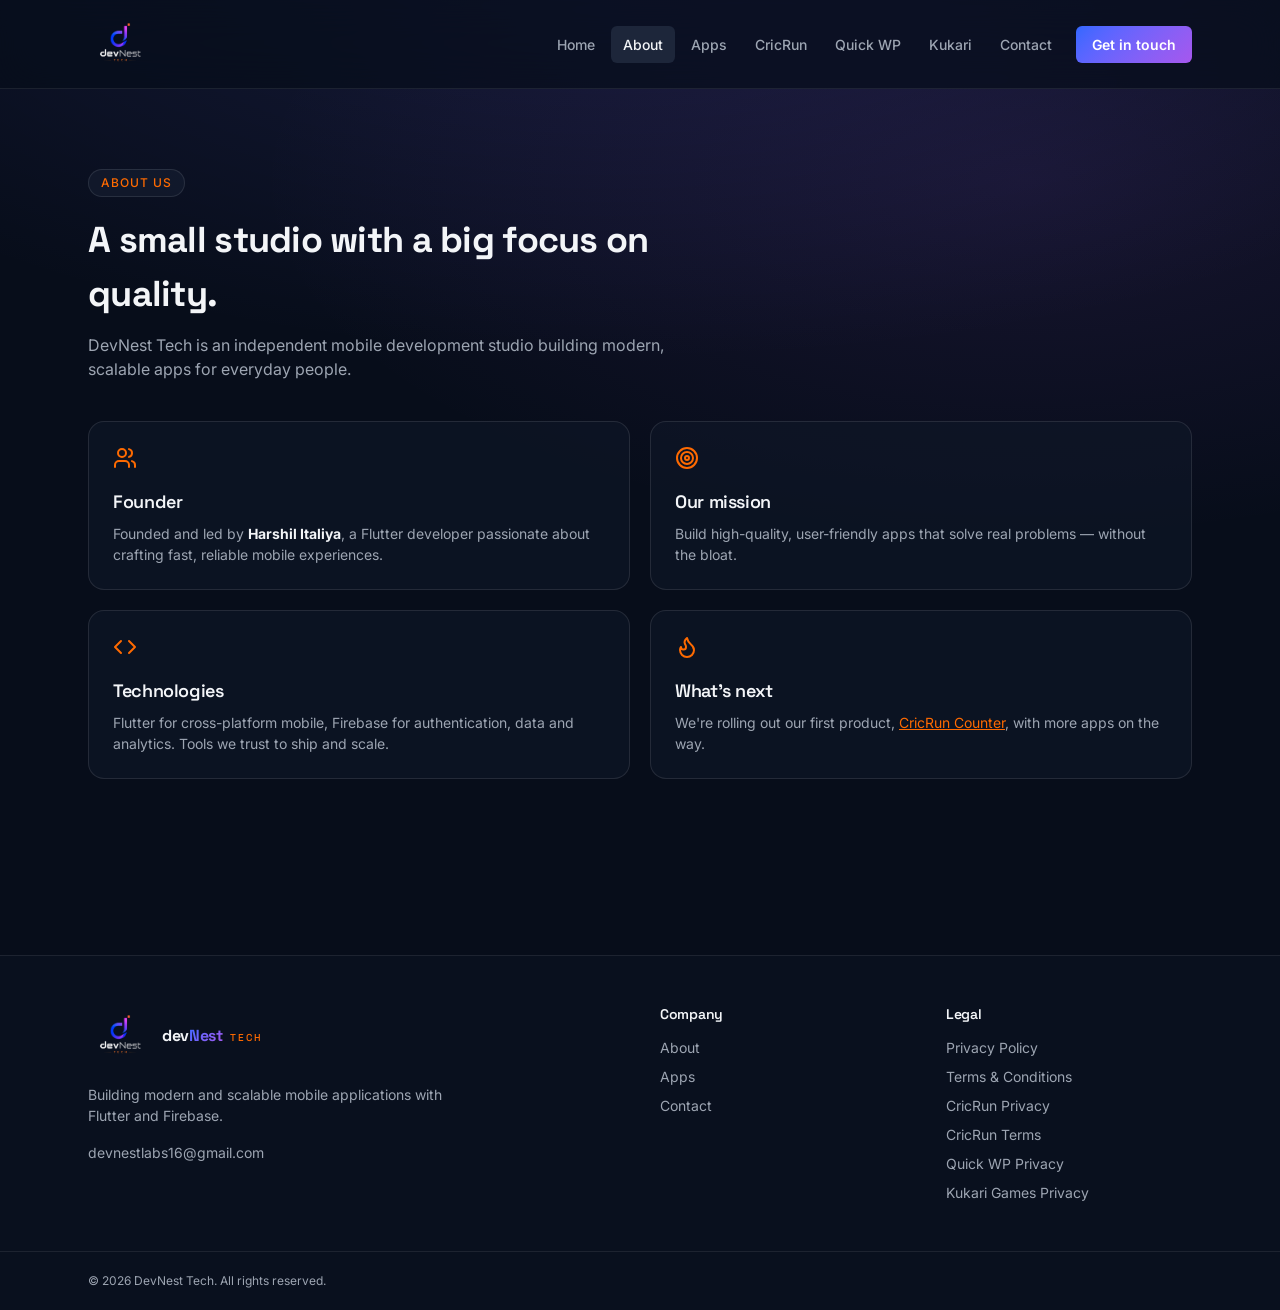
==== commit 77eb3128: "Add Kukari Games app page and privacy policy - kukari-games.html: app landing page - kukari-games-pr" ====
--- a/about.html
+++ b/about.html
@@ -34,6 +34,7 @@
           <a href="apps.html" data-href="/apps" class="nav-link">Apps</a>
           <a href="cricrun-counter.html" data-href="/cricrun-counter" class="nav-link">CricRun</a>
           <a href="quick-wp.html" data-href="/quick-wp" class="nav-link">Quick WP</a>
+          <a href="kukari-games.html" data-href="/kukari-games" class="nav-link">Kukari</a>
           <a href="contact.html" data-href="/contact" class="nav-link">Contact</a>
           <a href="contact.html" class="nav-cta">Get in touch</a>
         </nav>
@@ -58,6 +59,7 @@
           <a href="apps.html" data-href="/apps" class="nav-link">Apps</a>
           <a href="cricrun-counter.html" data-href="/cricrun-counter" class="nav-link">CricRun</a>
           <a href="quick-wp.html" data-href="/quick-wp" class="nav-link">Quick WP</a>
+          <a href="kukari-games.html" data-href="/kukari-games" class="nav-link">Kukari</a>
           <a href="contact.html" data-href="/contact" class="nav-link">Contact</a>
         </nav>
       </div>
@@ -148,6 +150,7 @@
             <li><a href="cricrun-counter-privacy.html">CricRun Privacy</a></li>
             <li><a href="cricrun-counter-terms.html">CricRun Terms</a></li>
             <li><a href="quick-wp-privacy.html">Quick WP Privacy</a></li>
+            <li><a href="kukari-games-privacy.html">Kukari Games Privacy</a></li>
           </ul>
         </div>
       </div>
--- a/css/style.css
+++ b/css/style.css
@@ -1664,4 +1664,40 @@
   font-size: 0.9375rem;
   font-weight: 700;
   color: var(--primary-foreground);
-}+}
+
+/* ==========================================================================
+   Kukari Games page
+   ========================================================================== */
+.kukari-phone {
+  margin: 0 auto;
+  width: 100%;
+  max-width: 17.5rem;
+  overflow: hidden;
+  border-radius: 2rem;
+  border: 1px solid var(--border);
+  background-color: var(--background);
+  box-shadow: var(--shadow-card);
+}
+
+.kukari-phone img {
+  display: block;
+  width: 100%;
+  height: auto;
+}
+
+.kukari-shots {
+  display: flex;
+  flex-wrap: wrap;
+  justify-content: center;
+  gap: 1.5rem;
+}
+
+.kukari-shots img {
+  width: 100%;
+  max-width: 15rem;
+  height: auto;
+  border-radius: 1.5rem;
+  border: 1px solid var(--border);
+  box-shadow: var(--shadow-card);
+}
